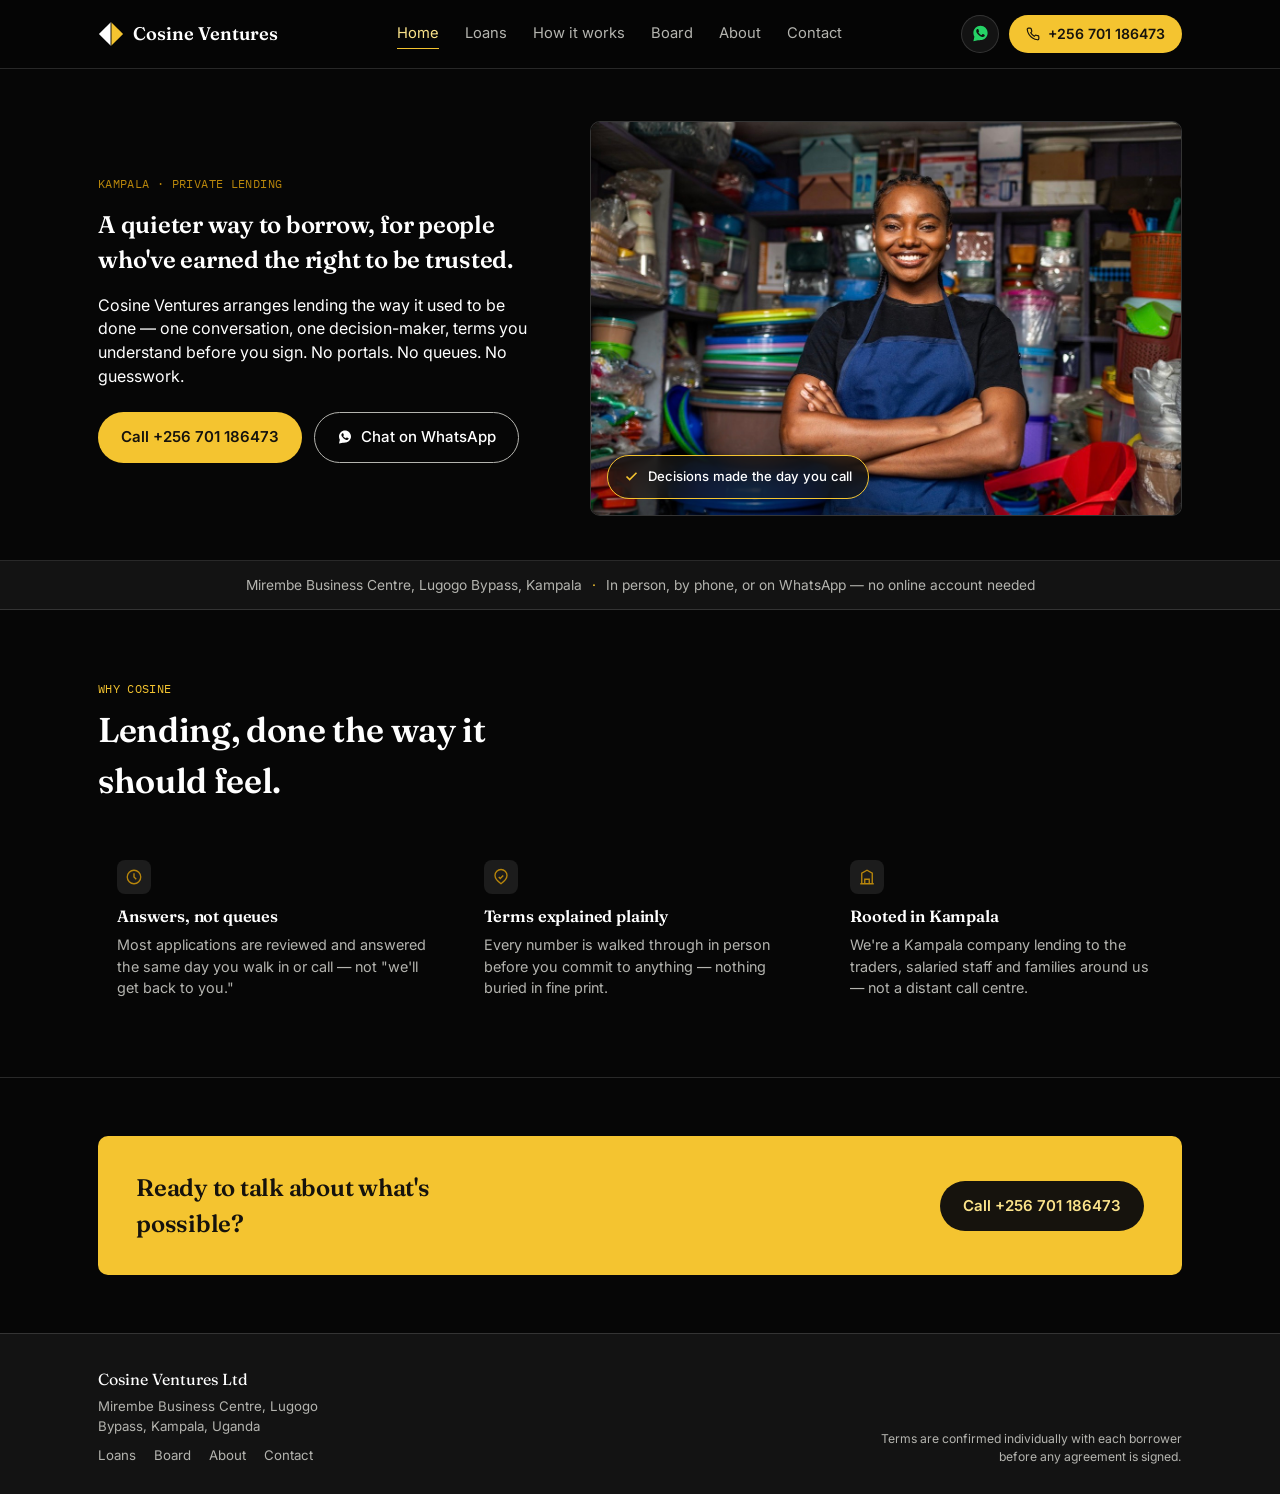
==== index.html @ f598c067 "Add files via upload" ====
<!DOCTYPE html>
<html lang="en">
<head>
<meta charset="UTF-8">
<meta name="viewport" content="width=device-width, initial-scale=1.0">
<title>Cosine Ventures Ltd — Private Lending, Kampala</title>
<link rel="preconnect" href="https://fonts.googleapis.com">
<link rel="preconnect" href="https://fonts.gstatic.com" crossorigin>
<link href="https://fonts.googleapis.com/css2?family=Fraunces:ital,opsz,wght@0,9..144,500;0,9..144,600;0,9..144,700;1,9..144,500&family=Inter:wght@400;500;600&family=IBM+Plex+Mono:wght@400;500&display=swap" rel="stylesheet">
<link rel="stylesheet" href="styles.css">
<style>
  .hero-grid { display: grid; grid-template-columns: 0.9fr 1.2fr; gap: 48px; align-items: center; }
  .kicker { font-family: 'IBM Plex Mono', monospace; font-size: 0.78rem; color: var(--accent-deep); margin: 0 0 14px; text-transform: uppercase; letter-spacing: 0.03em; }
  .hero h1 { font-size: clamp(2.2rem, 4vw, 3.1rem); line-height: 1.05; max-width: 12.5ch; }
  .hero p.lede { margin-top: 16px; font-size: 1.06rem; color: var(--ink-soft); max-width: 44ch; }
  .hero-ctas { display: flex; gap: 12px; margin-top: 24px; flex-wrap: wrap; }
  .hero-figure { position: relative; aspect-ratio: 3/2; }
  .glass-filter-defs { position: absolute; width: 0; height: 0; overflow: hidden; }
  .liquid-glass {
    transition: transform .35s cubic-bezier(0.1,0.4,0.2,1), box-shadow .35s ease, border-color .35s ease, backdrop-filter .35s ease;
    cursor: default;
  }
  .liquid-glass:hover {
    transform: scale(1.06);
    border-color: var(--accent-soft);
    box-shadow: 0 14px 34px rgba(0,0,0,0.65), 0 0 0 1px rgba(244,196,48,0.4);
    backdrop-filter: url(#cosine-liquid-glass) blur(16px) saturate(180%);
    -webkit-backdrop-filter: blur(16px) saturate(180%);
  }
  .pillars { display: grid; grid-template-columns: repeat(3, 1fr); gap: 16px; }
  .pillar {
    padding: 18px 18px 20px; border-radius: var(--radius);
    border: 1px solid transparent;
    transition: background .2s ease, border-color .2s ease, transform .2s ease, box-shadow .2s ease, backdrop-filter .2s ease;
  }
  .pillar:hover {
    background: rgba(255,255,255,0.06);
    backdrop-filter: blur(14px) saturate(160%);
    -webkit-backdrop-filter: blur(14px) saturate(160%);
    border-color: rgba(244,196,48,0.35);
    box-shadow: var(--shadow-md);
    transform: translateY(-3px);
  }
  .pillar .ic { width: 34px; height: 34px; border-radius: 8px; background: var(--surface-2); display: flex; align-items: center; justify-content: center; margin-bottom: 10px; }
  .pillar h3 { font-size: 1.02rem; margin-bottom: 6px; }
  .pillar p { font-size: 0.9rem; color: var(--ink-soft); margin: 0; }
  .cta-banner { display: flex; align-items: center; justify-content: space-between; gap: 24px; background: var(--accent); color: #16130D; border-radius: var(--radius); padding: 34px 38px; flex-wrap: wrap; }
  .cta-banner h2 { color: #16130D; font-size: 1.5rem; max-width: 20ch; }
  .cta-banner .btn-primary { background: #16130D; color: var(--accent-soft); }
  .cta-banner .btn-primary:hover { background: #000; }
  @media (max-width: 860px) {
    .hero-grid { grid-template-columns: 1fr; }
    .hero-figure { order: -1; max-width: 460px; margin: 0 auto; }
    .pillars { grid-template-columns: 1fr 1fr; }
  }
  @media (max-width: 520px) { .pillars { grid-template-columns: 1fr; } }
</style>
</head>
<body>

<header>
  <div class="wrap nav-row">
    <a href="index.html" class="brand">
      <svg class="mark" viewBox="0 0 28 28" fill="none"><path d="M14 1 L27 14 L14 27 Z" fill="var(--accent)"/><path d="M14 1 L1 14 L14 27 Z" fill="var(--ink)"/><path d="M14 1 L14 27" stroke="var(--bg)" stroke-width="1"/></svg>
      Cosine Ventures
    </a>
    <nav class="links">
      <a href="index.html" aria-current="page">Home</a>
      <a href="loans.html">Loans</a>
      <a href="how-it-works.html">How it works</a>
      <a href="board.html">Board</a>
      <a href="about.html">About</a>
      <a href="contact.html">Contact</a>
    </nav>
    <div class="nav-ctas">
      <a class="whatsapp-btn" href="https://wa.me/256701186473" target="_blank" rel="noopener" aria-label="Chat on WhatsApp">
        <svg viewBox="0 0 32 32" fill="#25D366"><path d="M16.001 3C9.373 3 4 8.373 4 15.001c0 2.386.63 4.62 1.727 6.555L4 29l7.617-1.688A11.94 11.94 0 0 0 16.001 27C22.63 27 28 21.63 28 15.001 28 8.373 22.63 3 16.001 3zm6.937 17.14c-.293.824-1.45 1.508-2.375 1.703-.634.133-1.462.24-4.248-.912-3.564-1.474-5.858-5.09-6.037-5.327-.176-.238-1.44-1.918-1.44-3.66 0-1.74.9-2.596 1.222-2.951.293-.322.71-.418 1.107-.418.207 0 .414.012.6.021.192.008.45-.073.703.535.293.703.994 2.435 1.081 2.612.088.176.147.383.03.62-.117.238-.176.383-.351.588-.176.207-.37.46-.528.617-.176.176-.36.367-.155.72.207.352.918 1.514 1.968 2.451 1.352 1.207 2.492 1.582 2.844 1.758.352.176.557.147.762-.09.207-.238.879-1.023 1.117-1.375.234-.352.469-.293.79-.176.322.117 2.05.967 2.402 1.143.352.176.586.264.674.41.088.147.088.85-.207 1.673z"/></svg>
      </a>
      <a class="call-pill" href="tel:+256701186473">
        <svg width="14" height="14" viewBox="0 0 24 24" fill="none" stroke="currentColor" stroke-width="2"><path d="M22 16.92v3a2 2 0 0 1-2.18 2 19.79 19.79 0 0 1-8.63-3.07 19.5 19.5 0 0 1-6-6 19.79 19.79 0 0 1-3.07-8.67A2 2 0 0 1 4.11 2h3a2 2 0 0 1 2 1.72c.127.96.361 1.903.7 2.81a2 2 0 0 1-.45 2.11L8.09 9.91a16 16 0 0 0 6 6l1.27-1.27a2 2 0 0 1 2.11-.45c.907.339 1.85.573 2.81.7A2 2 0 0 1 22 16.92z"/></svg>
        <span class="call-text">+256 701 186473</span>
      </a>
    </div>
    <button class="menu-toggle" aria-label="Toggle menu" aria-expanded="false">
      <svg class="icon-open" width="20" height="20" viewBox="0 0 24 24" fill="none" stroke="currentColor" stroke-width="2" stroke-linecap="round"><line x1="3" y1="6" x2="21" y2="6"/><line x1="3" y1="12" x2="21" y2="12"/><line x1="3" y1="18" x2="21" y2="18"/></svg>
      <svg class="icon-close" width="20" height="20" viewBox="0 0 24 24" fill="none" stroke="currentColor" stroke-width="2" stroke-linecap="round"><line x1="6" y1="6" x2="18" y2="18"/><line x1="18" y1="6" x2="6" y2="18"/></svg>
    </button>
  </div>
</header>

<main>

  <section class="page-hero">
    <div class="wrap hero-grid">
      <div>
        <p class="kicker">Kampala · Private lending</p>
        <h1 class="hero">A quieter way to borrow, for people who've earned the right to be trusted.</h1>
        <p class="lede">Cosine Ventures arranges lending the way it used to be done — one conversation, one decision-maker, terms you understand before you sign. No portals. No queues. No guesswork.</p>
        <div class="hero-ctas">
          <a href="tel:+256701186473" class="btn btn-primary">Call +256 701 186473</a>
          <a href="https://wa.me/256701186473" target="_blank" rel="noopener" class="btn btn-ghost">
            <svg width="16" height="16" viewBox="0 0 32 32" fill="currentColor"><path d="M16.001 3C9.373 3 4 8.373 4 15.001c0 2.386.63 4.62 1.727 6.555L4 29l7.617-1.688A11.94 11.94 0 0 0 16.001 27C22.63 27 28 21.63 28 15.001 28 8.373 22.63 3 16.001 3zm6.937 17.14c-.293.824-1.45 1.508-2.375 1.703-.634.133-1.462.24-4.248-.912-3.564-1.474-5.858-5.09-6.037-5.327-.176-.238-1.44-1.918-1.44-3.66 0-1.74.9-2.596 1.222-2.951.293-.322.71-.418 1.107-.418.207 0 .414.012.6.021.192.008.45-.073.703.535.293.703.994 2.435 1.081 2.612.088.176.147.383.03.62-.117.238-.176.383-.351.588-.176.207-.37.46-.528.617-.176.176-.36.367-.155.72.207.352.918 1.514 1.968 2.451 1.352 1.207 2.492 1.582 2.844 1.758.352.176.557.147.762-.09.207-.238.879-1.023 1.117-1.375.234-.352.469-.293.79-.176.322.117 2.05.967 2.402 1.143.352.176.586.264.674.41.088.147.088.85-.207 1.673z"/></svg>
            Chat on WhatsApp
          </a>
        </div>
      </div>
      <div class="hero-figure photo">
        <svg class="fallback-art" viewBox="0 0 400 500" preserveAspectRatio="xMidYMax slice" xmlns="http://www.w3.org/2000/svg">
          <rect width="400" height="500" fill="#0B0A08"/>
          <path d="M0 500 L0 320 Q100 260 210 300 Q300 332 400 250 L400 500 Z" fill="#1F1A12"/>
          <path d="M140 500 V360 Q140 258 220 258 Q298 258 298 360 V500 Z" fill="#6B4A28"/>
          <circle cx="220" cy="188" r="58" fill="#6B4A28"/>
          <path d="M164 172 Q164 126 220 126 Q276 126 276 172 V186 Q220 202 164 186 Z" fill="#0B0A08"/>
          <rect x="192" y="225" width="56" height="32" rx="10" fill="#6B4A28"/>
          <path d="M300 500 V430 Q300 330 220 330 Q170 330 150 360" stroke="#F4C430" stroke-width="1" fill="none" opacity="0.4"/>
        </svg>
        <img class="real" src="images/hero.jpg" alt="A Cosine Ventures client in a consultation" onerror="this.style.display='none'">
        <div class="photo-caption liquid-glass">
          <svg viewBox="0 0 24 24" fill="none" stroke="var(--accent)" stroke-width="2.6"><path d="M20 6 9 17l-5-5"/></svg>
          Decisions made the day you call
        </div>
      </div>

      <svg class="glass-filter-defs" aria-hidden="true">
        <defs>
          <filter id="cosine-liquid-glass" x="-20%" y="-20%" width="140%" height="140%" colorInterpolationFilters="sRGB">
            <feTurbulence type="fractalNoise" baseFrequency="0.012 0.02" numOctaves="1" seed="4" result="turbulence"/>
            <feGaussianBlur in="turbulence" stdDeviation="2" result="blurredNoise"/>
            <feDisplacementMap in="SourceGraphic" in2="blurredNoise" scale="18" xChannelSelector="R" yChannelSelector="B"/>
          </filter>
        </defs>
      </svg>
    </div>
  </section>

  <div class="strip">
    <div class="wrap">
      <span>Mirembe Business Centre, Lugogo Bypass, Kampala</span>
      <span class="dot">·</span>
      <span>In person, by phone, or on WhatsApp — no online account needed</span>
    </div>
  </div>

  <section class="block">
    <div class="wrap">
      <div class="block-head">
        <div><p class="eyebrow">Why Cosine</p><h2>Lending, done the way it should feel.</h2></div>
      </div>
      <div class="pillars">
        <div class="pillar">
          <div class="ic"><svg width="18" height="18" viewBox="0 0 24 24" fill="none" stroke="var(--accent-deep)" stroke-width="1.8"><circle cx="12" cy="12" r="9"/><path d="M12 7v5l3 3"/></svg></div>
          <h3>Answers, not queues</h3>
          <p>Most applications are reviewed and answered the same day you walk in or call — not "we'll get back to you."</p>
        </div>
        <div class="pillar">
          <div class="ic"><svg width="18" height="18" viewBox="0 0 24 24" fill="none" stroke="var(--accent-deep)" stroke-width="1.8"><path d="M12 21c4-3 8-6.5 8-11a8 8 0 1 0-16 0c0 4.5 4 8 8 11z"/><path d="M9 12l2 2 4-4"/></svg></div>
          <h3>Terms explained plainly</h3>
          <p>Every number is walked through in person before you commit to anything — nothing buried in fine print.</p>
        </div>
        <div class="pillar">
          <div class="ic"><svg width="18" height="18" viewBox="0 0 24 24" fill="none" stroke="var(--accent-deep)" stroke-width="1.8"><path d="M3 21h18M5 21V7l7-4 7 4v14M9 21v-6h6v6"/></svg></div>
          <h3>Rooted in Kampala</h3>
          <p>We're a Kampala company lending to the traders, salaried staff and families around us — not a distant call centre.</p>
        </div>
      </div>
    </div>
  </section>

  <section class="block" style="border-bottom:none;">
    <div class="wrap">
      <div class="cta-banner">
        <h2>Ready to talk about what's possible?</h2>
        <a href="tel:+256701186473" class="btn btn-primary">Call +256 701 186473</a>
      </div>
    </div>
  </section>

</main>

<footer>
  <div class="wrap foot-grid">
    <div>
      <div class="foot-brand">Cosine Ventures Ltd</div>
      <div class="foot-addr">Mirembe Business Centre, Lugogo Bypass, Kampala, Uganda</div>
      <div class="foot-links"><a href="loans.html">Loans</a><a href="board.html">Board</a><a href="about.html">About</a><a href="contact.html">Contact</a></div>
    </div>
    <div class="foot-note">Terms are confirmed individually with each borrower before any agreement is signed.</div>
  </div>
</footer>

<script src="script.js" defer></script>
</body>
</html>
---- styles.css ----
/* Cosine Ventures Ltd — shared site styles (black, yellow, white) */

:root {
  --bg: #060606;
  --surface: #131313;
  --surface-2: #1C1C1C;
  --ink: #FFFFFF;
  --ink-soft: #B4B4AF;
  --accent: #F4C430;
  --accent-deep: #B8860B;
  --accent-soft: #FBE38A;
  --line: rgba(255,255,255,0.14);
  --radius: 10px;
  --radius-sm: 6px;
  --shadow-md: 0 18px 44px rgba(0,0,0,0.6);
  --focus: #6FA9D6;
}

* { box-sizing: border-box; }
html { scroll-behavior: smooth; }
body {
  margin: 0;
  background: var(--bg);
  color: var(--ink);
  font-family: 'Inter', -apple-system, sans-serif;
  font-size: 16px;
  line-height: 1.48;
  -webkit-font-smoothing: antialiased;
}
img { max-width: 100%; display: block; }
a { color: inherit; }
.wrap { max-width: 1140px; margin: 0 auto; padding: 0 28px; position: relative; }
h1, h2, h3 { font-family: 'Fraunces', serif; font-weight: 600; margin: 0; letter-spacing: -0.01em; }
.mono { font-family: 'IBM Plex Mono', monospace; }
::selection { background: var(--accent); color: #16130D; }
a:focus-visible, button:focus-visible { outline: 2px solid var(--focus); outline-offset: 3px; }

/* ---------- Header ---------- */
header {
  position: sticky; top: 0; z-index: 50;
  background: color-mix(in srgb, var(--bg) 85%, transparent);
  backdrop-filter: blur(10px);
  border-bottom: 1px solid var(--line);
}
.nav-row { display: flex; align-items: center; justify-content: space-between; height: 68px; }
.brand { display: flex; align-items: center; gap: 9px; font-family: 'Fraunces', serif; font-size: 1.14rem; font-weight: 600; text-decoration: none; color: var(--ink); }
.brand .mark { width: 26px; height: 26px; flex: none; }
nav.links { display: flex; gap: 26px; align-items: center; }
nav.links a { text-decoration: none; font-size: 0.92rem; color: var(--ink-soft); padding: 4px 0; border-bottom: 1px solid transparent; transition: color .15s ease, border-color .15s ease; }
nav.links a:hover, nav.links a[aria-current="page"] { color: var(--accent-soft); border-color: var(--accent); }
.menu-toggle {
  display: none; align-items: center; justify-content: center;
  width: 38px; height: 38px; flex: none;
  background: var(--surface); border: 1px solid var(--line); border-radius: 8px;
  cursor: pointer; padding: 0;
}
.menu-toggle svg { width: 19px; height: 19px; color: var(--ink); }
.menu-toggle .icon-close { display: none; }
body.nav-open .menu-toggle .icon-open { display: none; }
body.nav-open .menu-toggle .icon-close { display: block; }
.call-pill { display: flex; align-items: center; gap: 8px; background: var(--accent); color: #16130D; padding: 9px 17px; border-radius: 100px; text-decoration: none; font-size: 0.88rem; font-weight: 600; white-space: nowrap; transition: transform .15s ease, background .15s ease; }
.call-pill:hover { background: var(--accent-soft); transform: translateY(-1px); }
.nav-ctas { display: flex; align-items: center; gap: 10px; }
.whatsapp-btn {
  display: inline-flex; align-items: center; justify-content: center;
  width: 38px; height: 38px; border-radius: 50%;
  border: 1px solid var(--line); background: var(--surface);
  transition: border-color .15s ease, transform .15s ease;
  flex: none;
}
.whatsapp-btn:hover { border-color: #25D366; transform: translateY(-1px); }
.whatsapp-btn svg { width: 19px; height: 19px; }

/* ---------- Buttons ---------- */
.btn { display: inline-flex; align-items: center; gap: 8px; padding: 13px 22px; border-radius: 100px; font-size: 0.94rem; font-weight: 500; text-decoration: none; border: 1px solid transparent; cursor: pointer; transition: transform .15s ease, background .15s ease, border-color .15s ease; }
.btn-primary { background: var(--accent); color: #16130D; font-weight: 600; }
.btn-primary:hover { background: var(--accent-soft); transform: translateY(-2px); }
.btn-ghost { border-color: var(--ink-soft); color: var(--ink); background: transparent; }
.btn-ghost:hover { background: var(--ink); color: var(--bg); border-color: var(--ink); transform: translateY(-2px); }

/* ---------- Photo component: illustration by default, real <img> takes over if present ---------- */
.photo {
  position: relative; border-radius: var(--radius); overflow: hidden;
  background: var(--surface);
  border: 1px solid var(--line);
}
.photo svg.fallback-art { position: absolute; inset: 0; width: 100%; height: 100%; }
.photo img.real {
  position: absolute; inset: 0; width: 100%; height: 100%; object-fit: cover; display: block;
}
.photo-caption {
  position: absolute; left: 16px; bottom: 16px; z-index: 2;
  display: flex; align-items: center; gap: 9px;
  padding: 11px 16px; border-radius: 100px; font-size: 0.82rem; font-weight: 500; color: var(--ink);
  background: rgba(23,20,15,0.72); backdrop-filter: blur(14px) saturate(160%); -webkit-backdrop-filter: blur(14px) saturate(160%);
  border: 1px solid var(--accent); box-shadow: var(--shadow-md);
}
.photo-caption svg { width: 15px; height: 15px; flex: none; }

/* ---------- Section shell ---------- */
section.block { padding: 58px 0; border-bottom: 1px solid var(--line); }
.page-hero { padding: 52px 0 44px; border-bottom: 1px solid var(--line); }
.block-head { display: grid; grid-template-columns: 1fr 1.5fr; gap: 36px; margin-bottom: 34px; align-items: end; }
.block-head h2 { font-size: clamp(1.6rem, 2.8vw, 2.15rem); }
.block-head .desc { color: var(--ink-soft); max-width: 50ch; }
.eyebrow { font-family: 'IBM Plex Mono', monospace; font-size: 0.74rem; color: var(--accent); margin-bottom: 8px; letter-spacing: 0.03em; text-transform: uppercase; }

.strip { border-bottom: 1px solid var(--line); padding: 14px 0; background: var(--surface); }
.strip .wrap { display: flex; gap: 10px; flex-wrap: wrap; align-items: center; justify-content: center; font-size: 0.86rem; color: var(--ink-soft); text-align: center; }
.strip .dot { color: var(--accent); }

/* ---------- Cards ---------- */
.card { background: var(--surface); border: 1px solid var(--line); border-radius: var(--radius); padding: 24px 24px; transition: transform .16s ease, box-shadow .16s ease, border-color .16s ease; }
.card:hover { transform: translateY(-3px); box-shadow: var(--shadow-md); border-color: var(--accent-deep); }

footer { padding: 34px 0 28px; background: var(--surface); border-top: 1px solid var(--line); }
.foot-grid { display: flex; justify-content: space-between; align-items: flex-end; gap: 24px; flex-wrap: wrap; }
.foot-brand { font-family: 'Fraunces', serif; font-size: 1rem; }
.foot-addr { color: var(--ink-soft); font-size: 0.83rem; margin-top: 5px; max-width: 34ch; }
.foot-note { color: var(--ink-soft); font-size: 0.76rem; max-width: 40ch; text-align: right; }
.foot-links { display: flex; gap: 18px; margin-top: 10px; }
.foot-links a { font-size: 0.83rem; text-decoration: none; color: var(--ink-soft); }
.foot-links a:hover { color: var(--accent); }

@media (max-width: 860px) {
  .menu-toggle { display: inline-flex; }
  nav.links {
    position: fixed; top: 68px; left: 0; right: 0; z-index: 49;
    flex-direction: column; align-items: stretch; gap: 0;
    background: var(--bg); border-bottom: 1px solid var(--line);
    max-height: 0; overflow: hidden; opacity: 0;
    transition: max-height .3s ease, opacity .25s ease;
  }
  body.nav-open nav.links { max-height: 60vh; opacity: 1; overflow-y: auto; }
  nav.links a {
    padding: 15px 28px; border-bottom: 1px solid var(--line) !important;
    width: 100%; box-sizing: border-box;
  }
  nav.links a:last-child { border-bottom: none !important; }
  .block-head { grid-template-columns: 1fr; }
  .foot-grid { flex-direction: column; align-items: flex-start; }
  .foot-note { text-align: left; }
}
@media (max-width: 520px) {
  .wrap { padding: 0 20px; }
  .brand { font-size: 1rem; }
  .call-pill span.call-text { display: none; }
  .call-pill { padding: 9px 12px; }
  .nav-ctas { gap: 8px; }
}
@media (max-width: 360px) {
  .brand { gap: 6px; }
}
@media (prefers-reduced-motion: reduce) { html { scroll-behavior: auto; } * { transition: none !important; } }
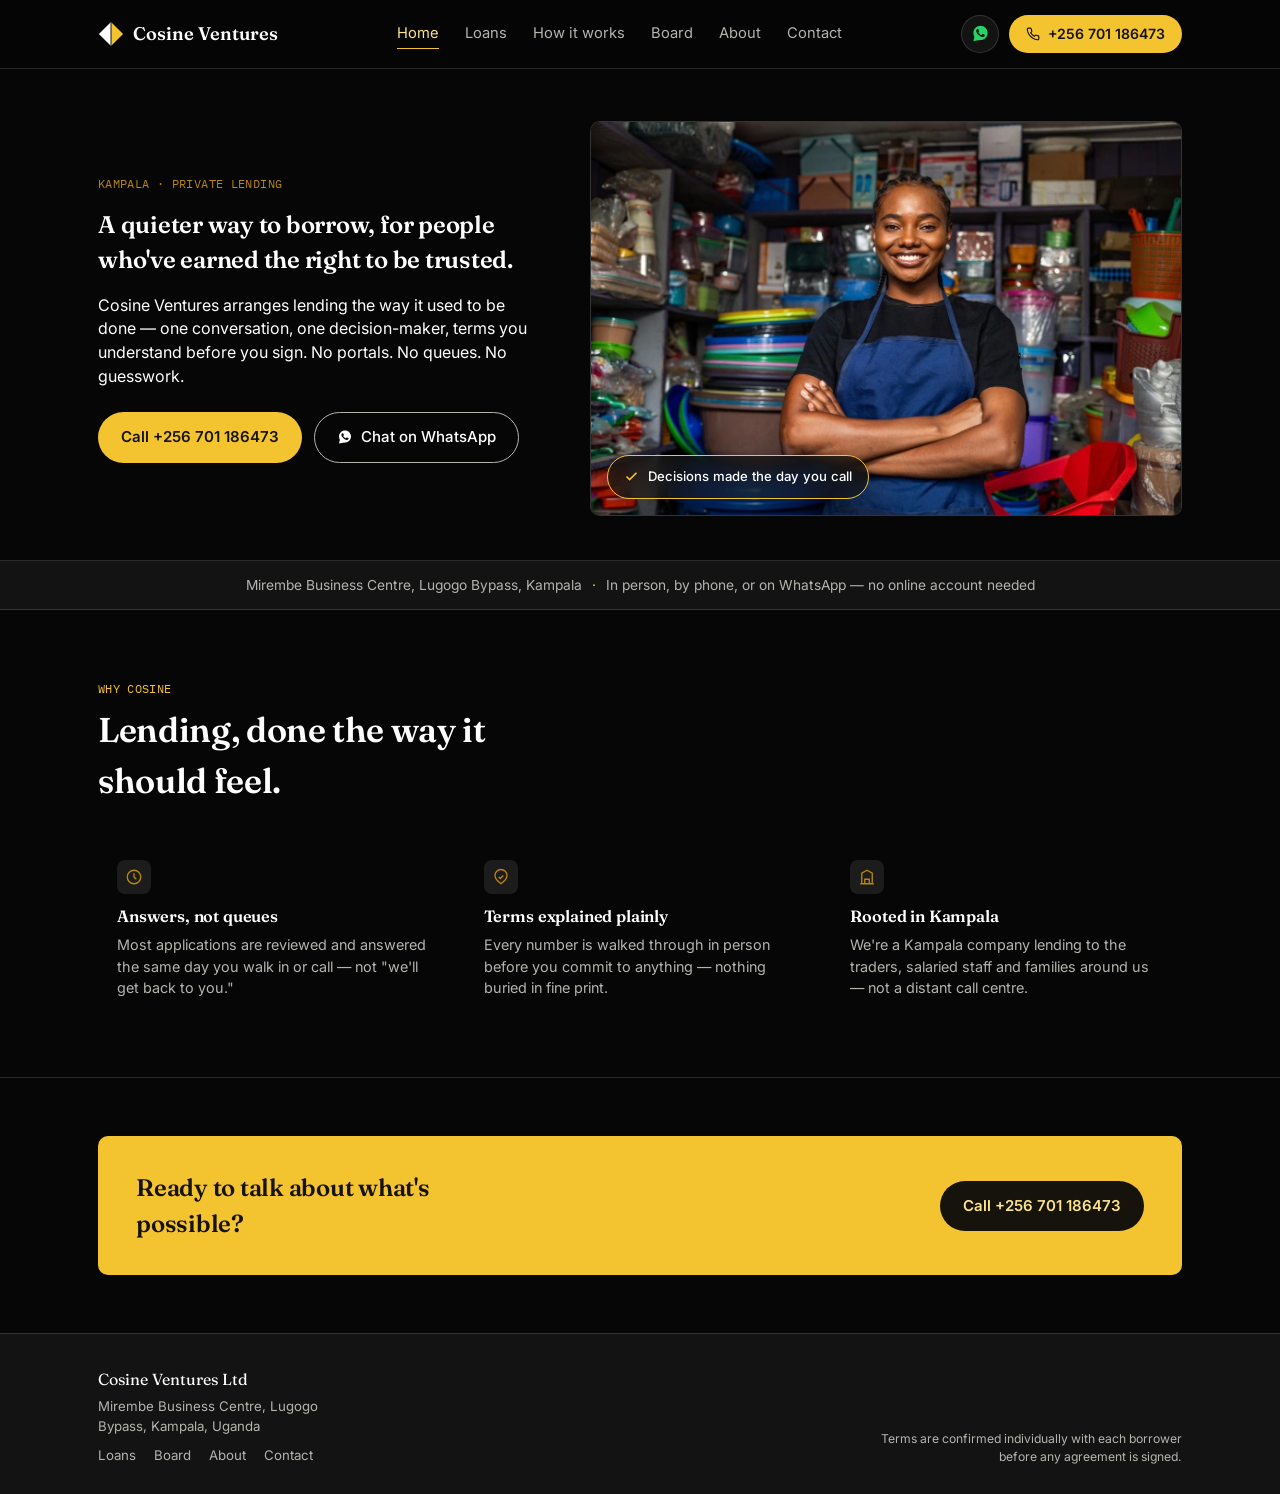
==== commit f71e553f: "Add files via upload" ====
--- a/index.html
+++ b/index.html
@@ -14,7 +14,7 @@
   .hero h1 { font-size: clamp(2.2rem, 4vw, 3.1rem); line-height: 1.05; max-width: 12.5ch; }
   .hero p.lede { margin-top: 16px; font-size: 1.06rem; color: var(--ink-soft); max-width: 44ch; }
   .hero-ctas { display: flex; gap: 12px; margin-top: 24px; flex-wrap: wrap; }
-  .hero-figure { position: relative; aspect-ratio: 3/2; }
+  .hero-figure { position: relative; aspect-ratio: 3/2; min-height: 260px; }
   .glass-filter-defs { position: absolute; width: 0; height: 0; overflow: hidden; }
   .liquid-glass {
     transition: transform .35s cubic-bezier(0.1,0.4,0.2,1), box-shadow .35s ease, border-color .35s ease, backdrop-filter .35s ease;
--- a/styles.css
+++ b/styles.css
@@ -83,6 +83,7 @@
   position: relative; border-radius: var(--radius); overflow: hidden;
   background: var(--surface);
   border: 1px solid var(--line);
+  min-height: 160px; /* safety net: keeps the box visible even if aspect-ratio isn't supported */
 }
 .photo svg.fallback-art { position: absolute; inset: 0; width: 100%; height: 100%; }
 .photo img.real {
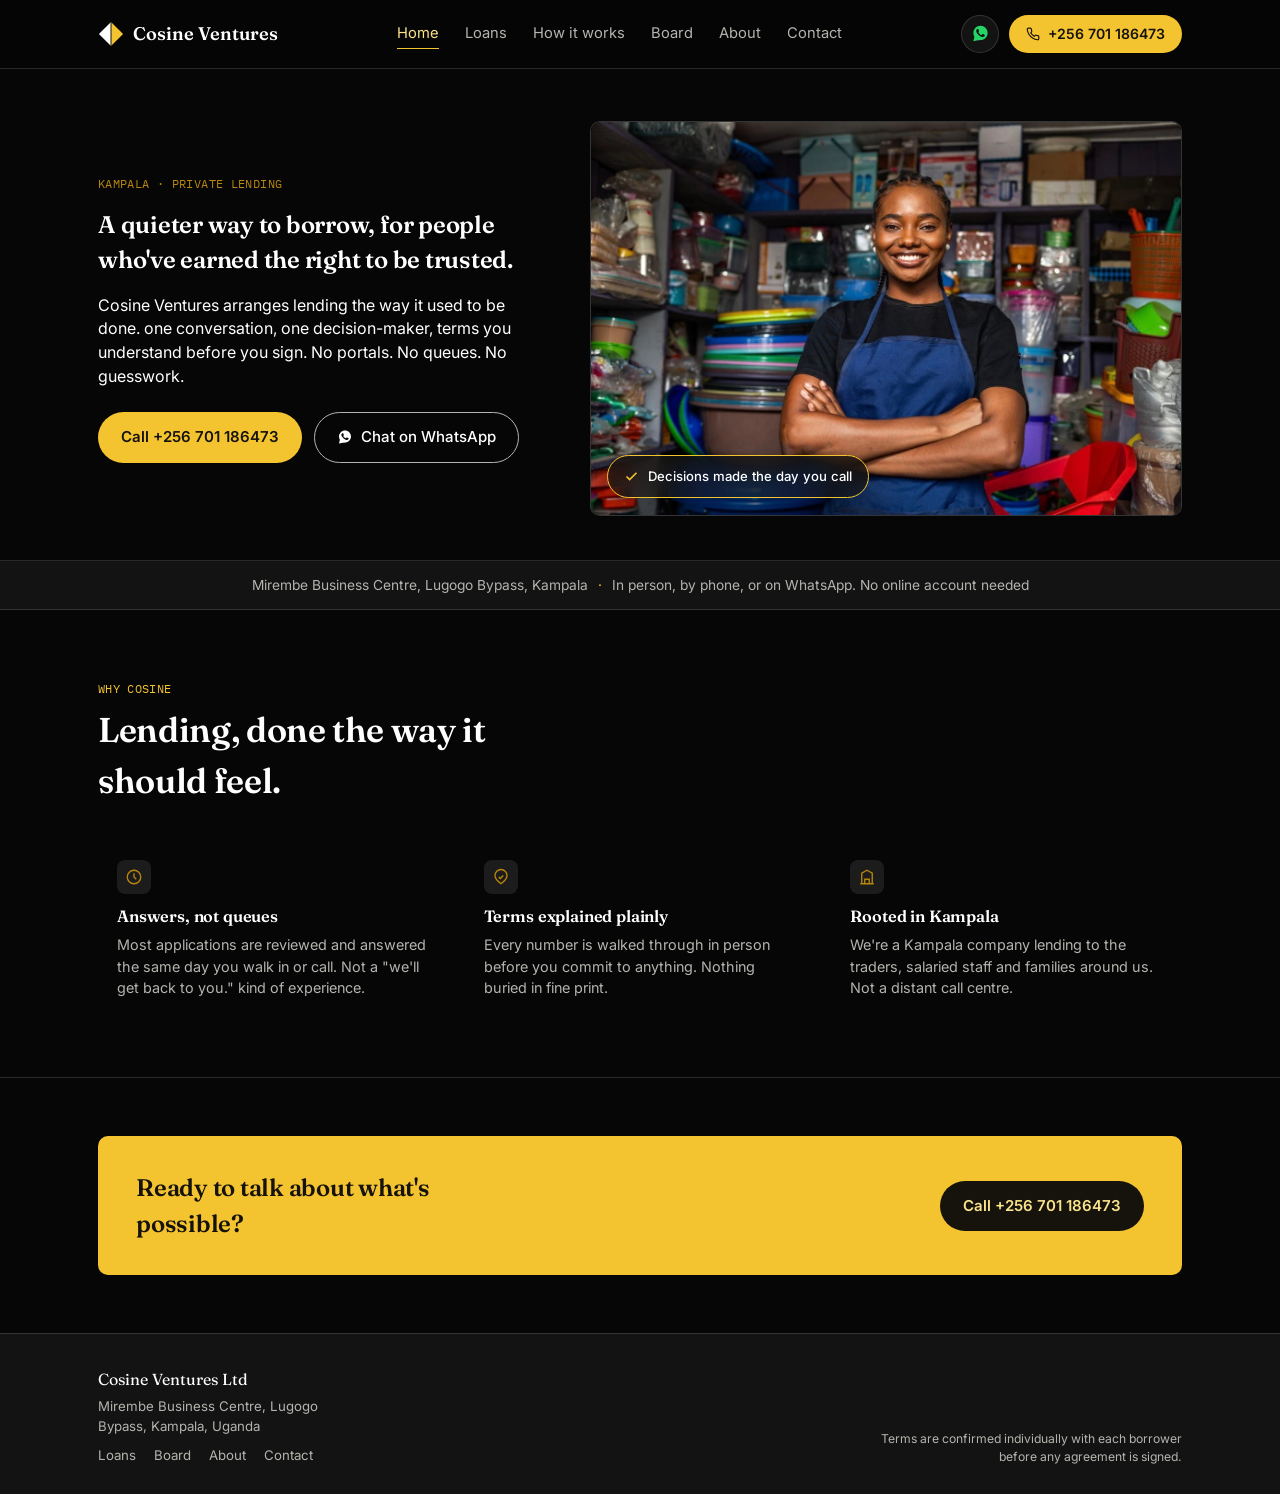
==== commit 38585bf7: "Add files via upload" ====
--- a/index.html
+++ b/index.html
@@ -3,7 +3,7 @@
 <head>
 <meta charset="UTF-8">
 <meta name="viewport" content="width=device-width, initial-scale=1.0">
-<title>Cosine Ventures Ltd — Private Lending, Kampala</title>
+<title>Cosine Ventures Ltd  Private Lending, Kampala</title>
 <link rel="preconnect" href="https://fonts.googleapis.com">
 <link rel="preconnect" href="https://fonts.gstatic.com" crossorigin>
 <link href="https://fonts.googleapis.com/css2?family=Fraunces:ital,opsz,wght@0,9..144,500;0,9..144,600;0,9..144,700;1,9..144,500&family=Inter:wght@400;500;600&family=IBM+Plex+Mono:wght@400;500&display=swap" rel="stylesheet">
@@ -95,7 +95,7 @@
       <div>
         <p class="kicker">Kampala · Private lending</p>
         <h1 class="hero">A quieter way to borrow, for people who've earned the right to be trusted.</h1>
-        <p class="lede">Cosine Ventures arranges lending the way it used to be done — one conversation, one decision-maker, terms you understand before you sign. No portals. No queues. No guesswork.</p>
+        <p class="lede">Cosine Ventures arranges lending the way it used to be done. one conversation, one decision-maker, terms you understand before you sign. No portals. No queues. No guesswork.</p>
         <div class="hero-ctas">
           <a href="tel:+256701186473" class="btn btn-primary">Call +256 701 186473</a>
           <a href="https://wa.me/256701186473" target="_blank" rel="noopener" class="btn btn-ghost">
@@ -137,7 +137,7 @@
     <div class="wrap">
       <span>Mirembe Business Centre, Lugogo Bypass, Kampala</span>
       <span class="dot">·</span>
-      <span>In person, by phone, or on WhatsApp — no online account needed</span>
+      <span>In person, by phone, or on WhatsApp. No online account needed</span>
     </div>
   </div>
 
@@ -150,17 +150,17 @@
         <div class="pillar">
           <div class="ic"><svg width="18" height="18" viewBox="0 0 24 24" fill="none" stroke="var(--accent-deep)" stroke-width="1.8"><circle cx="12" cy="12" r="9"/><path d="M12 7v5l3 3"/></svg></div>
           <h3>Answers, not queues</h3>
-          <p>Most applications are reviewed and answered the same day you walk in or call — not "we'll get back to you."</p>
+          <p>Most applications are reviewed and answered the same day you walk in or call. Not a "we'll get back to you." kind of experience.</p>
         </div>
         <div class="pillar">
           <div class="ic"><svg width="18" height="18" viewBox="0 0 24 24" fill="none" stroke="var(--accent-deep)" stroke-width="1.8"><path d="M12 21c4-3 8-6.5 8-11a8 8 0 1 0-16 0c0 4.5 4 8 8 11z"/><path d="M9 12l2 2 4-4"/></svg></div>
           <h3>Terms explained plainly</h3>
-          <p>Every number is walked through in person before you commit to anything — nothing buried in fine print.</p>
+          <p>Every number is walked through in person before you commit to anything. Nothing buried in fine print.</p>
         </div>
         <div class="pillar">
           <div class="ic"><svg width="18" height="18" viewBox="0 0 24 24" fill="none" stroke="var(--accent-deep)" stroke-width="1.8"><path d="M3 21h18M5 21V7l7-4 7 4v14M9 21v-6h6v6"/></svg></div>
           <h3>Rooted in Kampala</h3>
-          <p>We're a Kampala company lending to the traders, salaried staff and families around us — not a distant call centre.</p>
+          <p>We're a Kampala company lending to the traders, salaried staff and families around us. Not a distant call centre.</p>
         </div>
       </div>
     </div>
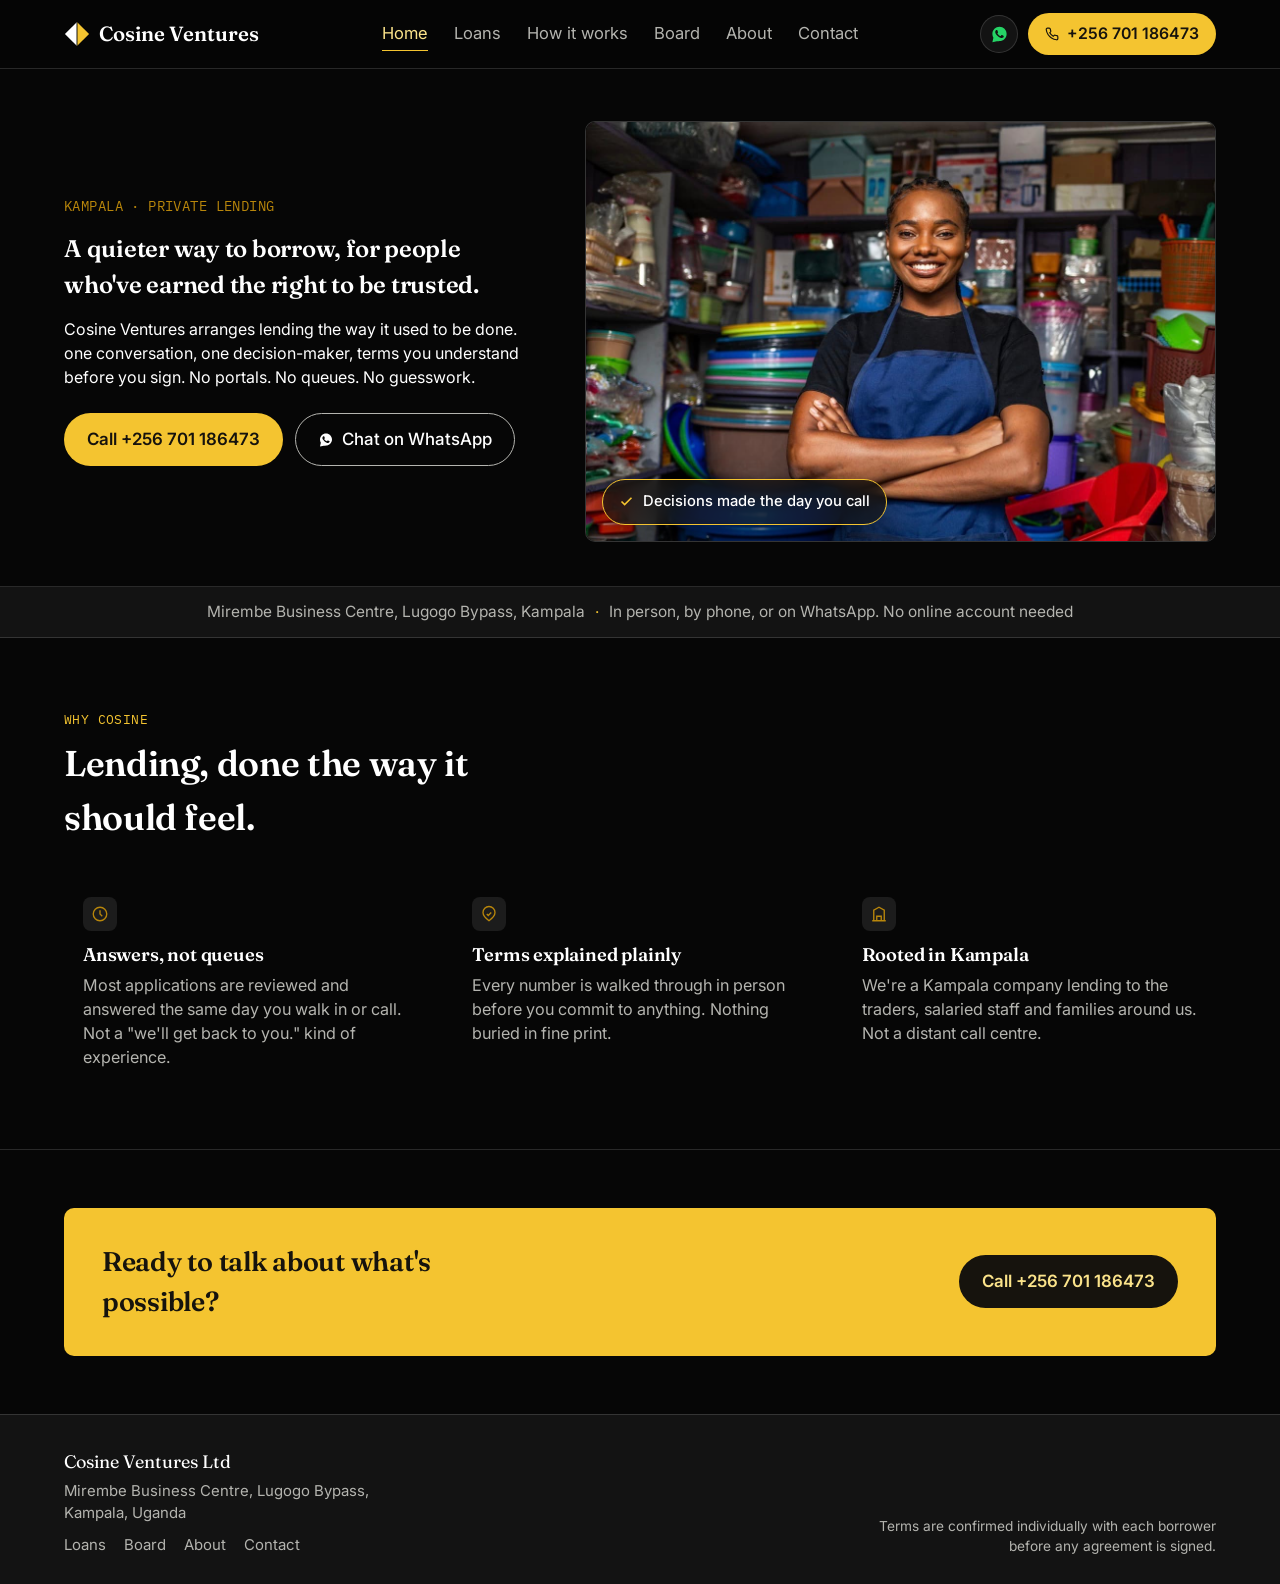
==== commit 23928be1: "Add files via upload" ====
--- a/index.html
+++ b/index.html
@@ -4,6 +4,21 @@
 <meta charset="UTF-8">
 <meta name="viewport" content="width=device-width, initial-scale=1.0">
 <title>Cosine Ventures Ltd  Private Lending, Kampala</title>
+<meta name="description" content="Cosine Ventures Ltd is a private lending company in Kampala, Uganda offering salary advance, trader, school fees and asset-backed loans. Call, visit, or chat on WhatsApp — no online account needed.">
+<link rel="canonical" href="https://cosineventure.com/">
+<meta property="og:title" content="Cosine Ventures Ltd — Private Lending, Kampala">
+<meta property="og:description" content="A quieter way to borrow in Kampala — one conversation, one decision-maker, terms you understand before you sign.">
+<meta property="og:type" content="website">
+<meta property="og:url" content="https://cosineventure.com/">
+<meta property="og:image" content="https://cosineventure.com/images/hero.jpg">
+<meta property="og:site_name" content="Cosine Ventures Ltd">
+<meta name="twitter:card" content="summary_large_image">
+<meta name="twitter:title" content="Cosine Ventures Ltd — Private Lending, Kampala">
+<meta name="twitter:description" content="A quieter way to borrow in Kampala — one conversation, one decision-maker, terms you understand before you sign.">
+<meta name="twitter:image" content="https://cosineventure.com/images/hero.jpg">
+<link rel="icon" href="data:image/svg+xml,<svg xmlns=%22http://www.w3.org/2000/svg%22 viewBox=%220 0 100 100%22><text y=%22.9em%22 font-size=%2290%22>🪙</text></svg>">
+
+
 <link rel="preconnect" href="https://fonts.googleapis.com">
 <link rel="preconnect" href="https://fonts.gstatic.com" crossorigin>
 <link href="https://fonts.googleapis.com/css2?family=Fraunces:ital,opsz,wght@0,9..144,500;0,9..144,600;0,9..144,700;1,9..144,500&family=Inter:wght@400;500;600&family=IBM+Plex+Mono:wght@400;500&display=swap" rel="stylesheet">
--- a/styles.css
+++ b/styles.css
@@ -17,7 +17,7 @@
 }
 
 * { box-sizing: border-box; }
-html { scroll-behavior: smooth; }
+html { scroll-behavior: smooth; overflow-x: hidden; font-size: clamp(16px, 0.5vw + 14px, 18px); }
 body {
   margin: 0;
   background: var(--bg);
@@ -26,10 +26,11 @@
   font-size: 16px;
   line-height: 1.48;
   -webkit-font-smoothing: antialiased;
+  overflow-x: hidden;
 }
 img { max-width: 100%; display: block; }
 a { color: inherit; }
-.wrap { max-width: 1140px; margin: 0 auto; padding: 0 28px; position: relative; }
+.wrap { width: 100%; max-width: 1800px; margin: 0 auto; padding: 0 clamp(20px, 5vw, 80px); position: relative; }
 h1, h2, h3 { font-family: 'Fraunces', serif; font-weight: 600; margin: 0; letter-spacing: -0.01em; }
 .mono { font-family: 'IBM Plex Mono', monospace; }
 ::selection { background: var(--accent); color: #16130D; }
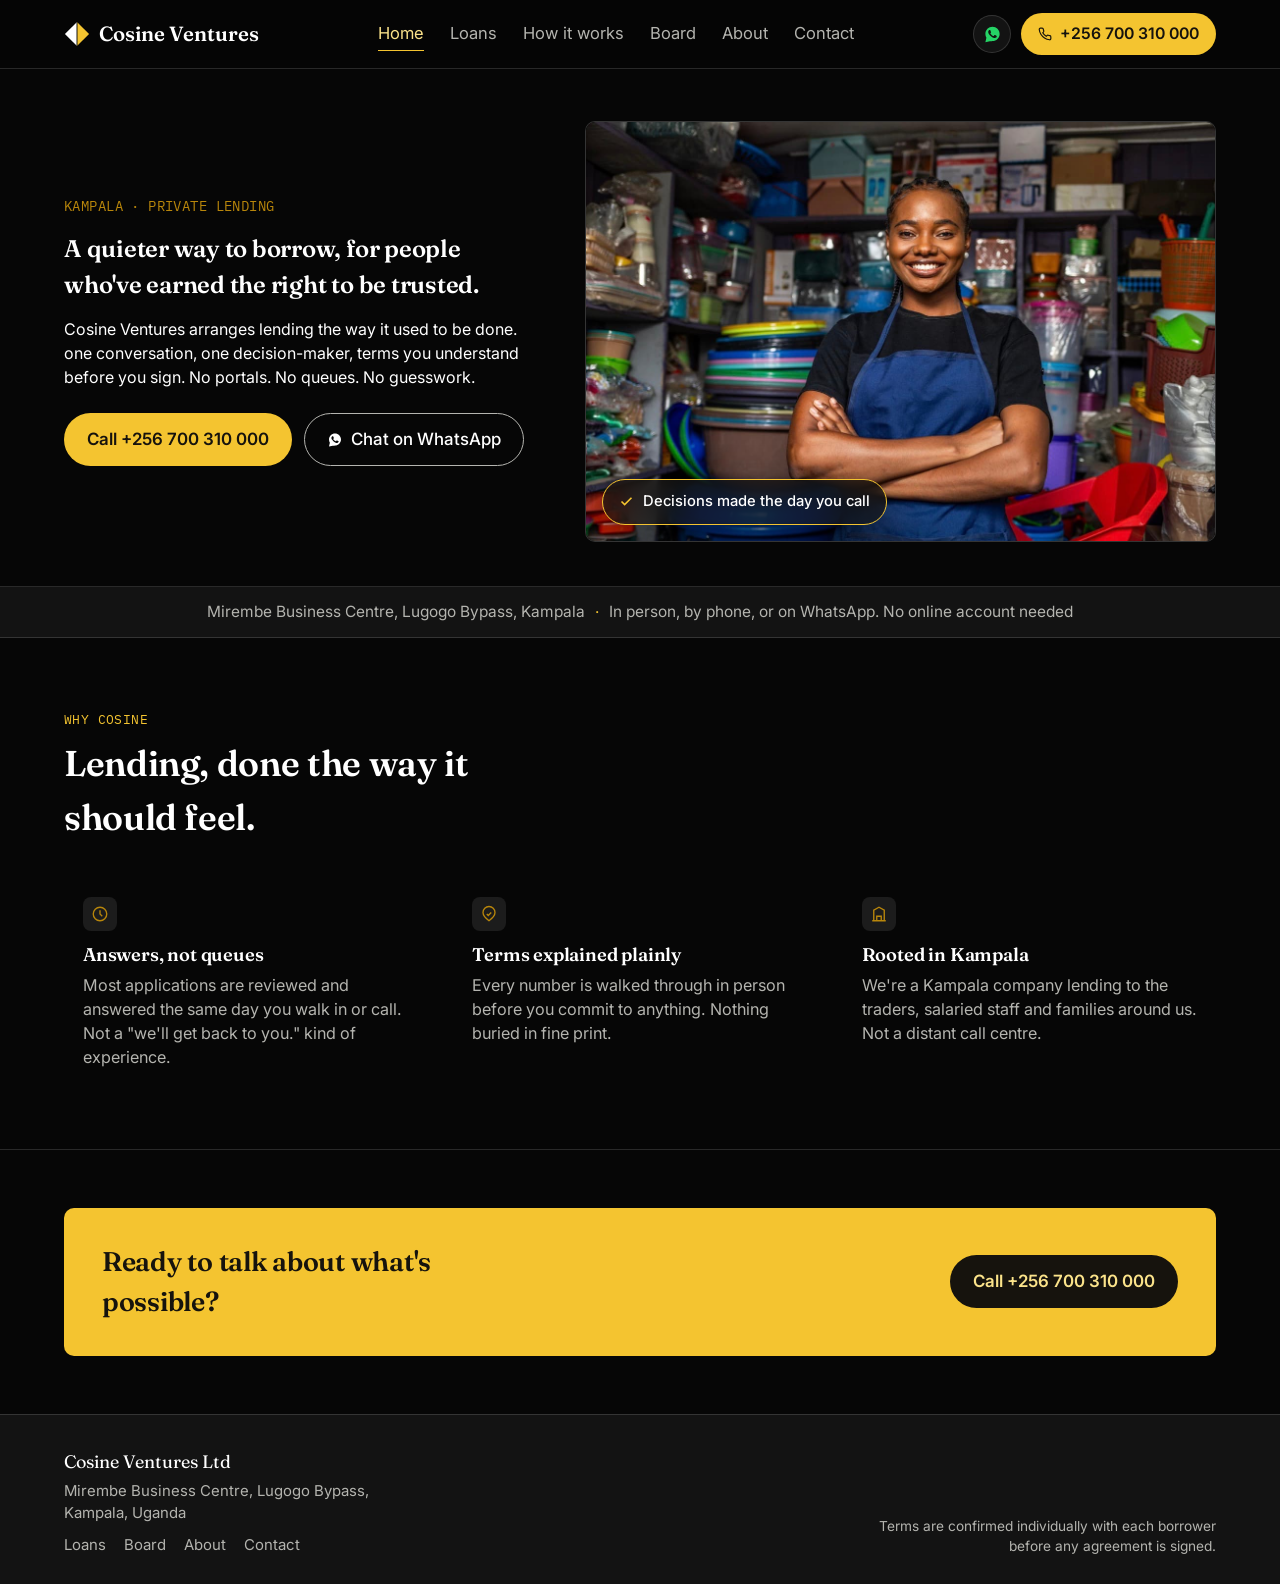
==== commit 2bda3a83: "Add files via upload" ====
--- a/index.html
+++ b/index.html
@@ -16,7 +16,10 @@
 <meta name="twitter:title" content="Cosine Ventures Ltd — Private Lending, Kampala">
 <meta name="twitter:description" content="A quieter way to borrow in Kampala — one conversation, one decision-maker, terms you understand before you sign.">
 <meta name="twitter:image" content="https://cosineventure.com/images/hero.jpg">
-<link rel="icon" href="data:image/svg+xml,<svg xmlns=%22http://www.w3.org/2000/svg%22 viewBox=%220 0 100 100%22><text y=%22.9em%22 font-size=%2290%22>🪙</text></svg>">
+<link rel="icon" href="/favicon.ico" sizes="any">
+<link rel="icon" href="/favicon-32.png" type="image/png" sizes="32x32">
+<link rel="apple-touch-icon" href="/apple-touch-icon.png">
+
 
 
 <link rel="preconnect" href="https://fonts.googleapis.com">
@@ -70,6 +73,27 @@
   }
   @media (max-width: 520px) { .pillars { grid-template-columns: 1fr; } }
 </style>
+<script type="application/ld+json">
+{
+  "@context": "https://schema.org",
+  "@type": "FinancialService",
+  "name": "Cosine Ventures Ltd",
+  "image": "https://cosineventure.com/images/hero.jpg",
+  "url": "https://cosineventure.com/",
+  "telephone": "+256701186473",
+  "address": {
+    "@type": "PostalAddress",
+    "streetAddress": "Mirembe Business Centre, Lugogo Bypass",
+    "addressLocality": "Kampala",
+    "addressCountry": "UG"
+  },
+  "openingHoursSpecification": [
+    { "@type": "OpeningHoursSpecification", "dayOfWeek": ["Monday","Tuesday","Wednesday","Thursday","Friday"], "opens": "08:30", "closes": "17:30" },
+    { "@type": "OpeningHoursSpecification", "dayOfWeek": ["Saturday"], "opens": "09:00", "closes": "13:00" }
+  ]
+}
+</script>
+
 </head>
 <body>
 
@@ -88,12 +112,12 @@
       <a href="contact.html">Contact</a>
     </nav>
     <div class="nav-ctas">
-      <a class="whatsapp-btn" href="https://wa.me/256701186473" target="_blank" rel="noopener" aria-label="Chat on WhatsApp">
+      <a class="whatsapp-btn" href="https://wa.me/256700310000" target="_blank" rel="noopener" aria-label="Chat on WhatsApp">
         <svg viewBox="0 0 32 32" fill="#25D366"><path d="M16.001 3C9.373 3 4 8.373 4 15.001c0 2.386.63 4.62 1.727 6.555L4 29l7.617-1.688A11.94 11.94 0 0 0 16.001 27C22.63 27 28 21.63 28 15.001 28 8.373 22.63 3 16.001 3zm6.937 17.14c-.293.824-1.45 1.508-2.375 1.703-.634.133-1.462.24-4.248-.912-3.564-1.474-5.858-5.09-6.037-5.327-.176-.238-1.44-1.918-1.44-3.66 0-1.74.9-2.596 1.222-2.951.293-.322.71-.418 1.107-.418.207 0 .414.012.6.021.192.008.45-.073.703.535.293.703.994 2.435 1.081 2.612.088.176.147.383.03.62-.117.238-.176.383-.351.588-.176.207-.37.46-.528.617-.176.176-.36.367-.155.72.207.352.918 1.514 1.968 2.451 1.352 1.207 2.492 1.582 2.844 1.758.352.176.557.147.762-.09.207-.238.879-1.023 1.117-1.375.234-.352.469-.293.79-.176.322.117 2.05.967 2.402 1.143.352.176.586.264.674.41.088.147.088.85-.207 1.673z"/></svg>
       </a>
-      <a class="call-pill" href="tel:+256701186473">
+      <a class="call-pill" href="tel:+256700310000">
         <svg width="14" height="14" viewBox="0 0 24 24" fill="none" stroke="currentColor" stroke-width="2"><path d="M22 16.92v3a2 2 0 0 1-2.18 2 19.79 19.79 0 0 1-8.63-3.07 19.5 19.5 0 0 1-6-6 19.79 19.79 0 0 1-3.07-8.67A2 2 0 0 1 4.11 2h3a2 2 0 0 1 2 1.72c.127.96.361 1.903.7 2.81a2 2 0 0 1-.45 2.11L8.09 9.91a16 16 0 0 0 6 6l1.27-1.27a2 2 0 0 1 2.11-.45c.907.339 1.85.573 2.81.7A2 2 0 0 1 22 16.92z"/></svg>
-        <span class="call-text">+256 701 186473</span>
+        <span class="call-text">+256 700 310 000</span>
       </a>
     </div>
     <button class="menu-toggle" aria-label="Toggle menu" aria-expanded="false">
@@ -112,8 +136,8 @@
         <h1 class="hero">A quieter way to borrow, for people who've earned the right to be trusted.</h1>
         <p class="lede">Cosine Ventures arranges lending the way it used to be done. one conversation, one decision-maker, terms you understand before you sign. No portals. No queues. No guesswork.</p>
         <div class="hero-ctas">
-          <a href="tel:+256701186473" class="btn btn-primary">Call +256 701 186473</a>
-          <a href="https://wa.me/256701186473" target="_blank" rel="noopener" class="btn btn-ghost">
+          <a href="tel:+256700310000" class="btn btn-primary">Call +256 700 310 000</a>
+          <a href="https://wa.me/256700310000" target="_blank" rel="noopener" class="btn btn-ghost">
             <svg width="16" height="16" viewBox="0 0 32 32" fill="currentColor"><path d="M16.001 3C9.373 3 4 8.373 4 15.001c0 2.386.63 4.62 1.727 6.555L4 29l7.617-1.688A11.94 11.94 0 0 0 16.001 27C22.63 27 28 21.63 28 15.001 28 8.373 22.63 3 16.001 3zm6.937 17.14c-.293.824-1.45 1.508-2.375 1.703-.634.133-1.462.24-4.248-.912-3.564-1.474-5.858-5.09-6.037-5.327-.176-.238-1.44-1.918-1.44-3.66 0-1.74.9-2.596 1.222-2.951.293-.322.71-.418 1.107-.418.207 0 .414.012.6.021.192.008.45-.073.703.535.293.703.994 2.435 1.081 2.612.088.176.147.383.03.62-.117.238-.176.383-.351.588-.176.207-.37.46-.528.617-.176.176-.36.367-.155.72.207.352.918 1.514 1.968 2.451 1.352 1.207 2.492 1.582 2.844 1.758.352.176.557.147.762-.09.207-.238.879-1.023 1.117-1.375.234-.352.469-.293.79-.176.322.117 2.05.967 2.402 1.143.352.176.586.264.674.41.088.147.088.85-.207 1.673z"/></svg>
             Chat on WhatsApp
           </a>
@@ -185,7 +209,7 @@
     <div class="wrap">
       <div class="cta-banner">
         <h2>Ready to talk about what's possible?</h2>
-        <a href="tel:+256701186473" class="btn btn-primary">Call +256 701 186473</a>
+        <a href="tel:+256700310000" class="btn btn-primary">Call +256 700 310 000</a>
       </div>
     </div>
   </section>
